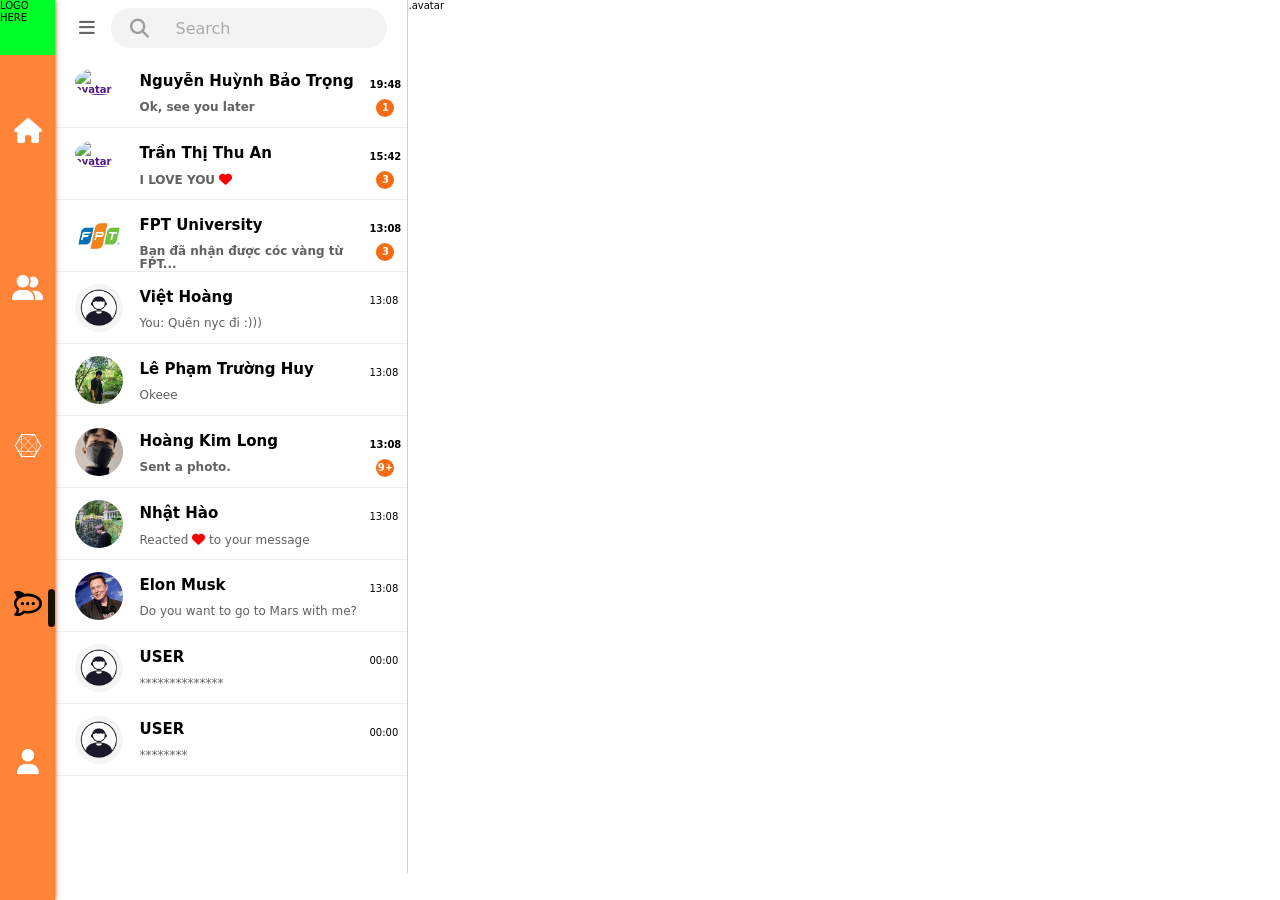
==== index.html @ 57065a76 "UPLOAD - trongnhb - 1 done left sidebar, left-header of chat page" ====
<!DOCTYPE html>
<html lang="vi">
<head>
     <meta charset="UTF-8">
     <meta name="viewport" content="width=device-width, initial-scale=1.0">
     <title>Chat</title>

     <link rel="stylesheet" href="assets/css/base.css">
     <link rel="stylesheet" href="assets/css/main.css">
     <link rel="stylesheet" href="assets/css/reset.css">
     <link rel="stylesheet" href="assets/css/scrollbar.css">
     <link rel="stylesheet" href="https://cdnjs.cloudflare.com/ajax/libs/font-awesome/6.5.1/css/all.min.css">
</head>
<body>
     <div class="app">
          
          <div class="container">

               <header class="header">
                    <div class="logo">
                         LOGO HERE
                    </div>
     
                    <div class="menu-icon-box">
                         <a href="" class="icon home">
                              <i class="fa-solid fa-house"></i>
                         </a>
     
                         <a href="" class="icon friend">
                              <i class="fa-solid fa-user-group"></i>
                         </a>
     
                         <a href="" class="icon connect">
                              <i class="fa-brands fa-connectdevelop"></i>
                         </a>
     
                         <a href="" class="icon chat current-tab">
                              <i class="fa-brands fa-rocketchat"></i>
                         </a>
     
                         <a href="" class="icon user">
                              <i class="fa-solid fa-user"></i>
                         </a>
                    </div>
               </header>

               <div class="content">
                    <div class="left-sidebar">
                         <!-- SEARCH BAR -->
                         <div class="search-bar">
                              <div class="menu-icon">
                                   <i class="fa-solid fa-bars"></i>
                              </div>
                              
                              <div class="search-box">
                                   <i class="fa-solid fa-magnifying-glass"></i>
                                   <input type="text" class="search" placeholder="Search">
                              </div>
                         </div>

                         <!-- CHAT LIST -->
                         <div class="chats-list">
                              <div class="chat-item status-unread">
                                   <a href="" class="avatar">
                                        <img src="assets/img/avatar-1.jpg" alt="avatar" class="avatar-img">
                                   </a>

                                   <div class="text">
                                        <div class="text-top">
                                             <h2 class="name">Nguyễn Huỳnh Bảo Trọng</h2>
                                             <p class="time-last-msg">19:48</p>
                                        </div>

                                        <div class="text-bottom">
                                             <p class="last-msg">Ok, see you later</p>
                                             <p class="unread">1</p>
                                        </div>
                                   </div>
                              </div>

                              <div class="chat-item status-unread">
                                   <a href="" class="avatar">
                                        <img src="assets/img/avatar-2.jpg" alt="avatar" class="avatar-img">
                                   </a>

                                   <div class="text">
                                        <div class="text-top">
                                             <h2 class="name">Trần Thị Thu An</h2>
                                             <p class="time-last-msg">15:42</p>
                                        </div>

                                        <div class="text-bottom">
                                             <p class="last-msg">I LOVE YOU <i style="font-size: 13px; color: red;" class="fa-solid fa-heart"></i></p>
                                             <p class="unread">3</p>
                                        </div>
                                   </div>
                              </div>

                              <div class="chat-item status-unread">
                                   <a href="" class="avatar">
                                        <img src="assets/img/fpt-logo.jpg" alt="avatar" class="avatar-img">
                                   </a>

                                   <div class="text">
                                        <div class="text-top">
                                             <h2 class="name">FPT University</h2>
                                             <p class="time-last-msg">13:08</p>
                                        </div>

                                        <div class="text-bottom">
                                             <p class="last-msg">Bạn đã nhận được cóc vàng từ FPT...</p>
                                             <p style="" class="unread">3</p>
                                        </div>
                                   </div>
                              </div>

                              <div class="chat-item">
                                   <a href="" class="avatar">
                                        <img src="assets/img/avatar-default-male.jpg" alt="avatar" class="avatar-img">
                                   </a>

                                   <div class="text">
                                        <div class="text-top">
                                             <h2 class="name">Việt Hoàng</h2>
                                             <p class="time-last-msg">13:08</p>
                                        </div>

                                        <div class="text-bottom">
                                             <p class="last-msg">You: Quên nyc đi :)))</p>
                                             <p style="display: none;" class="unread">3</p>
                                        </div>
                                   </div>
                              </div>

                              <div class="chat-item">
                                   <a href="" class="avatar">
                                        <img src="assets/img/avatar-truong-huy.jpg" alt="avatar" class="avatar-img">
                                   </a>

                                   <div class="text">
                                        <div class="text-top">
                                             <h2 class="name">Lê Phạm Trường Huy</h2>
                                             <p class="time-last-msg">13:08</p>
                                        </div>

                                        <div class="text-bottom">
                                             <p class="last-msg">Okeee</p>
                                             <p style="display: none;" class="unread">3</p>
                                        </div>
                                   </div>
                              </div>

                              <div class="chat-item status-unread">
                                   <a href="" class="avatar">
                                        <img src="assets/img/avatar-kim-long.jpg" alt="avatar" class="avatar-img">
                                   </a>

                                   <div class="text">
                                        <div class="text-top">
                                             <h2 class="name">Hoàng Kim Long</h2>
                                             <p class="time-last-msg">13:08</p>
                                        </div>

                                        <div class="text-bottom">
                                             <p class="last-msg">Sent a photo.</p>
                                             <p style="" class="unread">9+</p>
                                        </div>
                                   </div>
                              </div>

                              <div class="chat-item">
                                   <a href="" class="avatar">
                                        <img src="assets/img/avatar-nhat-hao.jpg" alt="avatar" class="avatar-img">
                                   </a>

                                   <div class="text">
                                        <div class="text-top">
                                             <h2 class="name">Nhật Hào</h2>
                                             <p class="time-last-msg">13:08</p>
                                        </div>

                                        <div class="text-bottom">
                                             <p class="last-msg">Reacted <i style="font-size: 13px; color: red;" class="fa-solid fa-heart"></i> to your message</p>
                                             <p style="display: none;" class="unread">3</p>
                                        </div>
                                   </div>
                              </div>

                              <div class="chat-item">
                                   <a href="" class="avatar">
                                        <img src="assets/img/avatar-elon.jpg" alt="avatar" class="avatar-img">
                                   </a>

                                   <div class="text">
                                        <div class="text-top">
                                             <h2 class="name">Elon Musk</h2>
                                             <p class="time-last-msg">13:08</p>
                                        </div>

                                        <div class="text-bottom">
                                             <p class="last-msg">Do you want to go to Mars with me?</p>
                                             <p style="display: none;" class="unread">3</p>
                                        </div>
                                   </div>
                              </div>

                              <div class="chat-item">
                                   <a href="" class="avatar">
                                        <img src="assets/img/avatar-default-male.jpg" alt="avatar" class="avatar-img">
                                   </a>

                                   <div class="text">
                                        <div class="text-top">
                                             <h2 class="name">USER</h2>
                                             <p class="time-last-msg">00:00</p>
                                        </div>

                                        <div class="text-bottom">
                                             <p class="last-msg">**************</p>
                                             <p style="display: none;" class="unread">3</p>
                                        </div>
                                   </div>
                              </div>

                              <div class="chat-item">
                                   <a href="" class="avatar">
                                        <img src="assets/img/avatar-default-male.jpg" alt="avatar" class="avatar-img">
                                   </a>

                                   <div class="text">
                                        <div class="text-top">
                                             <h2 class="name">USER</h2>
                                             <p class="time-last-msg">00:00</p>
                                        </div>

                                        <div class="text-bottom">
                                             <p class="last-msg">********</p>
                                             <p style="display: none;" class="unread">3</p>
                                        </div>
                                   </div>
                              </div>
                         </div>
                    </div>

                    <div class="msg-box">
                         <div class="info">
                              .avatar
                         </div>
                    </div>

               </div>
          </div>

          <footer class="footer">

          </footer>

     </div>
</body>
</html>
---- assets/css/base.css ----
:root {
     --light-mode-color: white;
     --dark-mode-color: black;
}

* {
     box-sizing: inherit;
}

html {
     font-size: 62.5%;
     line-height: 1.6rem;
     font-family: system-ui, -apple-system, BlinkMacSystemFont, 'Segoe UI', Roboto, Oxygen, Ubuntu, Cantarell, 'Open Sans', 'Helvetica Neue', serif;
     box-sizing: border-box;
}

.grid {
     width: 1200px;
     max-width: 100%;
     margin: 0 auto;
}

.grid__full-width {
     width: 100%;
}

.grid__grow {
     display: flex;
     flex-wrap: wrap;
}
---- assets/css/main.css ----
.app {
     background-color: rgba(255, 98, 0, 0.781);
}

.container {
     display: flex;
     justify-content: center;
}

.header {
     width: 5.5rem;
     height: 100vh;
     display: flex;
     position: relative;
     box-shadow: 0 0 5px rgb(169, 45, 0);
}

.header .menu-icon-box {
     width: 5.5rem;
     height: 80%;
     font-size: 2.5rem;
     display: flex;
     justify-content: space-between;
     align-items: center;
     align-self: center;
     flex-direction: column;
     margin: auto 0;
}

.header .logo {
     position: absolute;
     height: 5.5rem;
     width: 5.5rem;
     background-color: rgb(0, 255, 42);
}

.header .menu-icon-box .icon {
     color: rgb(255, 255, 255);
     width: 4.6rem;
     height: 8.9rem;
     text-align: center;
     border-radius: 10px;
     position: relative;
     padding: 50% 0;
}

.menu-icon-box .icon i {
}

.menu-icon-box .current-tab i{
     color: black;
}

.menu-icon-box .icon.current-tab i::after {
     display: block;
     content: "";
     width: 7px;
     height: 38px;
     border-radius: 7px;
     background-color: #171100;
     position: absolute;
     right: 0;
     top: 26px;
     margin-right: -4.3px;
}

.header .menu-icon-box .icon:hover {
     background-color: orangered;
     transition-duration: 0.5s;
}

/* container */
.container .content {
     background-color: white;
     width: 97%;
     height: 100vh;
     display: flex;
     margin: auto 0;
}

.container .left-sidebar {
     width: 36.5rem;
     height: 97%;
     border-right: 0.5px solid rgba(128, 128, 128, 0.353);
}

.left-sidebar .search-bar {
     width: 100%;
     height: 5.6rem;
     display: flex;
     justify-content: space-between;
     align-items: center;
     position: sticky;
}

.left-sidebar .menu-icon {
     height: 4rem;
     width: 4rem;
     display: inline-block;
     font-size: 1.8rem;
     margin-left: 1.2rem;
     border-radius: 20px;
}

.left-sidebar .menu-icon:hover {
     background-color: rgba(255, 68, 0, 0.263);
}

.left-sidebar .menu-icon .fa-bars {
     line-height: 4rem;
     padding: 0 1.2rem;
     opacity: 60%;
}

.left-sidebar .search-box {
     width: 27.6rem;
     height: 4rem;
     position: relative;
     margin-right: 2rem;
     opacity: 60%;
     border: none;
}

.left-sidebar .search-box:hover {
     opacity: 50%;
}

.left-sidebar .search {
     font-size: 1.6rem;
     width: 27.6rem;
     height: 4rem;
     border-radius: 40px;
     border: none;
     background-color: rgba(220, 219, 219, 0.512);
     padding-left: 6.4rem;
}

.left-sidebar .search-box .fa-magnifying-glass {
     font-size: 1.9rem;
     position: absolute;
     top: 1.1rem;
     left: 1.9rem;
     opacity: 60%;
}

.chats-list {
     overflow-y: scroll;
     height: 90%;
}

.chats-list .chat-item {
     width: 100%;
     height: 7.2rem;
     display: flex;
     justify-content: space-between;
     align-items: center;
     border-bottom: 1px solid rgba(128, 128, 128, 0.159);
}

.chats-list .chat-item:hover {
     background-color: rgba(128, 128, 128, 0.066);
     transition-duration: 0.5s;
}

.chats-list .chat-item:hover .avatar-img {
     box-shadow: 0 0 6px rgba(128, 128, 128, 0.447);
     transition-duration: 0.3s;
}

.chat-item .text {
     width: 26.8rem;
     height: 4.6rem;
}

.chat-item .text-top {
     display: flex;
     width: 100%;
     height: 2rem;
}

.chat-item .text-bottom {
     display: flex;
     width: 100%;
     height: 2rem;
}

.chat-item .name {
     width: 23rem;
     line-height: 0px;
     font-weight: bold;
}

.chat-item .time-last-msg {

}

.chat-item .last-msg {
     font-size: 1.2rem;
     width: 23rem;
     color: #2a2929bc;
}

.chat-item .unread {
     color: white;
     height: 1.8rem;
     width: 1.8rem;
     background-color: rgb(247, 107, 20);
     border-radius: 50%;
     text-align: center;
     line-height: 1.8rem;
     margin-left: 0.7rem;
}

.status-unread {
     color: black;
     font-weight: bolder;
}

.chat-item .avatar {
     margin: 0 1rem 0 2rem;
     height: 4.8rem;
     width: 4.8rem;
}

.chat-item .avatar-img {
     height: 4.8rem;
     width: 4.8rem;
     object-fit: cover;
     object-position: top center;
     border-radius: 50%;
}

.msg-box {
     width: calc(100% - 32.5rem);
     height: 100%;
}
---- assets/css/scrollbar.css ----
::-webkit-scrollbar {
     width: 10px;
   }
   
   /* Track */
   ::-webkit-scrollbar-track {
     background: #f1f1f1; 
   }
    
   /* Handle */
   ::-webkit-scrollbar-thumb {
     background: #888; 
   }
   
   /* Handle on hover */
   ::-webkit-scrollbar-thumb:hover {
     background: #555; 
   }
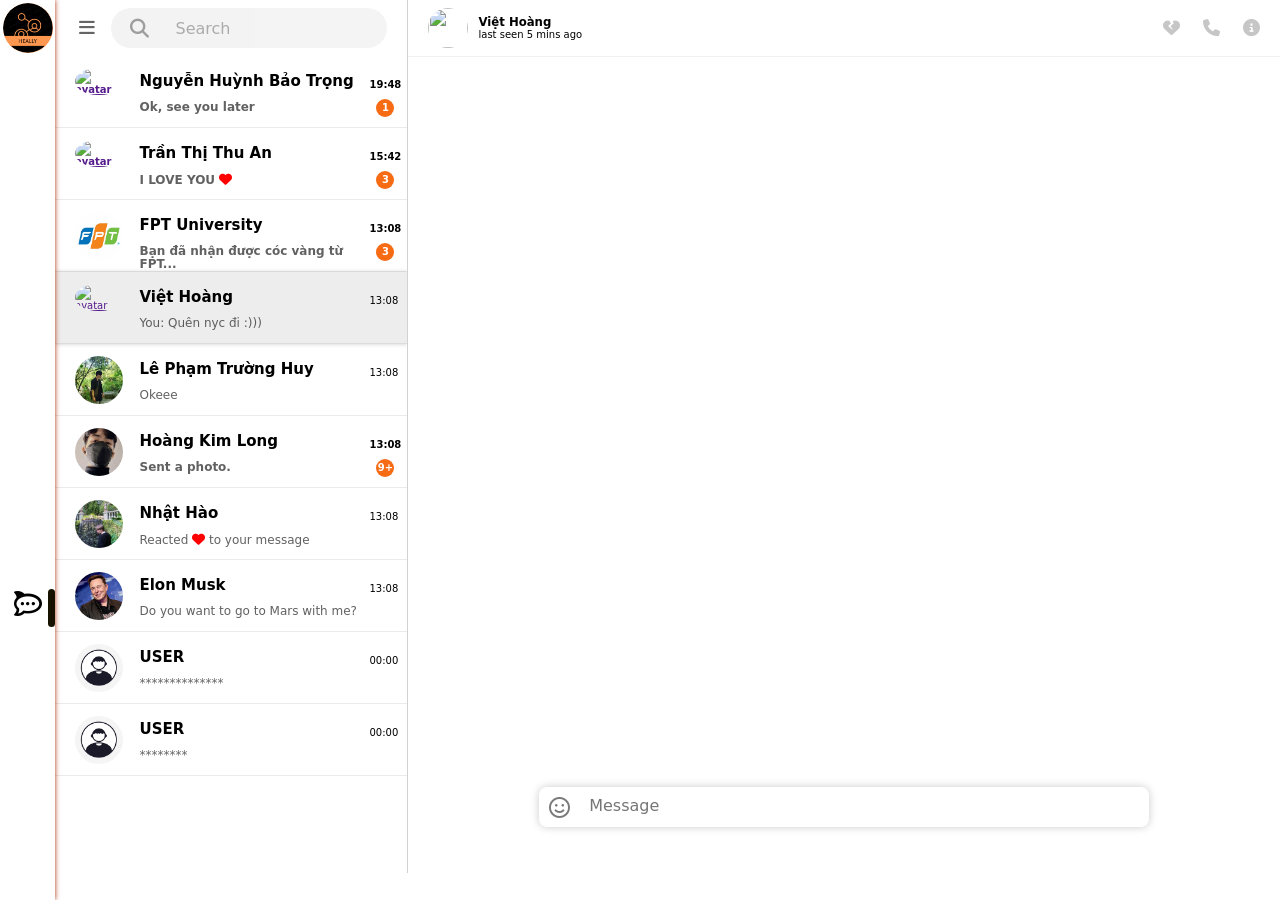
==== commit 8922dff1: "Add files via upload" ====
--- a/index.html
+++ b/index.html
@@ -18,7 +18,7 @@
 
                <header class="header">
                     <div class="logo">
-                         LOGO HERE
+                         <img src="assets/img/LOGO.png" alt="" class="logo-img">
                     </div>
      
                     <div class="menu-icon-box">
@@ -114,9 +114,9 @@
                                    </div>
                               </div>
 
-                              <div class="chat-item">
-                                   <a href="" class="avatar">
-                                        <img src="assets/img/avatar-default-male.jpg" alt="avatar" class="avatar-img">
+                              <div class="chat-item current-chat">
+                                   <a href="" class="avatar">
+                                        <img src="https://media.licdn.com/dms/image/D5603AQH3brgZwhRbPA/profile-displayphoto-shrink_800_800/0/1711637298238?e=1717027200&v=beta&t=Lrqu3CC6iiNN51TsSJltvke94yyym5f3dQbcInYkpbA" alt="avatar" class="avatar-img">
                                    </a>
 
                                    <div class="text">
@@ -243,8 +243,36 @@
                     </div>
 
                     <div class="msg-box">
-                         <div class="info">
-                              .avatar
+                         <div class="head-chat">
+                              <div class="info">
+                                   <div class="avatar-inside">
+                                        <img src="https://media.licdn.com/dms/image/D5603AQH3brgZwhRbPA/profile-displayphoto-shrink_800_800/0/1711637298238?e=1717027200&v=beta&t=Lrqu3CC6iiNN51TsSJltvke94yyym5f3dQbcInYkpbA" alt="" class="avatar-inside-img">
+                                   </div>
+                                   <div class="name-box">
+                                        <h3 class="name">Việt Hoàng</h3>
+                                        <p class="status">last seen 5 mins ago</p>
+                                   </div>
+                              </div>
+
+                              <div class="button">
+                                   <a href="" class="btn btn-break"><i class="fa-solid fa-heart-crack"></i></a>
+                                   <a href="" class="btn btn-call"><i class="fa-solid fa-phone"></i></a>
+                                   <a href="" class="btn btn-more"><i class="fa-solid fa-circle-info"></i></a>
+                              </div>
+                         </div>
+
+                         <div class="box-chat">
+                              <div class="chat-content">
+
+                              </div>
+
+                              <div class="input-msg">
+                                   <a class="btn-emotion" href="">
+                                        <i class="fa-regular fa-face-smile"></i>
+                                        <i class="fa-solid fa-face-grin-tongue-squint"></i>
+                                   </a>
+                                   <input type="text" class="typing-box" placeholder="Message">
+                              </div>
                          </div>
                     </div>
 
--- a/assets/css/main.css
+++ b/assets/css/main.css
@@ -1,5 +1,6 @@
 .app {
-     background-color: rgba(255, 98, 0, 0.781);
+     /* background-color: rgba(255, 98, 0, 0.781); */
+     background-image: url(https://i.pinimg.com/474x/7e/7a/56/7e7a568afc15813658da76b5f76a1d0e.jpg);
 }
 
 .container {
@@ -31,8 +32,16 @@
      position: absolute;
      height: 5.5rem;
      width: 5.5rem;
-     background-color: rgb(0, 255, 42);
-}
+}
+
+.header .logo-img {
+     height: 5rem;
+     width: 5rem;
+     border-radius: 50%;
+     margin: 3px 2.5px;
+}
+
+/* .header .logo */
 
 .header .menu-icon-box .icon {
      color: rgb(255, 255, 255);
@@ -211,6 +220,11 @@
      margin-left: 0.7rem;
 }
 
+.current-chat {
+     background-color: rgba(128, 128, 128, 0.145);
+     box-shadow: 0 0 4px rgba(128, 128, 128, 0.419);
+}
+
 .status-unread {
      color: black;
      font-weight: bolder;
@@ -232,6 +246,130 @@
 
 .msg-box {
      width: calc(100% - 32.5rem);
-     height: 100%;
-}
-
+     height: 99%;
+}
+
+.msg-box .head-chat {
+     display: flex;
+     justify-content: space-between;
+}
+
+.msg-box .info {
+     height: 56px;
+     width: 80%;
+     display: flex;
+     align-items: center;
+}
+
+.msg-box .name-box {
+     width: 80%;
+     padding-left: 30px;
+}
+
+.head-chat {
+     border-bottom: 1px solid rgba(0, 0, 0, 0.055);
+}
+
+.head-chat .button {
+     margin-right: 10px;
+}
+
+.head-chat .button .btn {
+     font-size: 17px;
+     height: 40px;
+     width: 40px;
+     line-height: 56px;
+     margin: 0 10px;
+     color: rgba(0, 0, 0, 0.225);
+}
+
+.head-chat .button .btn:hover {
+     color:  rgb(247, 107, 20);
+}
+
+.name-box .name {
+     margin: 0;
+}
+
+.name-box .status {
+     margin: 0;
+}
+
+.msg-box .avatar-inside {
+     height: 40px;
+     width: 40px;
+     padding: 0 20px;
+}
+
+.msg-box .avatar-inside-img {
+     height: 40px;
+     width: 40px;
+     border-radius: 50%;
+     object-fit: cover;
+     object-position: top center;
+}
+
+.msg-box .box-chat {
+     height: calc(100% - 56px);
+}
+
+.box-chat .chat-content {
+     margin: 0 auto;
+     width: 99%;
+     height: 85%;
+}
+
+.box-chat .input-msg {
+     width: 70%;
+     margin: 20px auto;
+     position: relative;
+}
+
+.box-chat .typing-box {
+     width: 100%;
+     height: 40px;
+     font-size: 16px;
+     border-radius: 8px;
+     border: none;
+     padding-left: 50px;
+     padding-bottom: 3.5px;
+     box-shadow: 0 0 8px rgba(0, 0, 0, 0.208);
+}
+
+.box-chat .typing-box:hover {
+     box-shadow: 0 0 8px rgba(255, 128, 0, 0.959);
+     transition-duration: 0.5s;
+}
+
+.box-chat .fa-face-smile {
+     position: absolute;
+     font-size: 21px;
+     top: 10px;
+     left: 10px;
+}
+
+.box-chat .fa-face-grin-tongue-squint {
+     position: absolute;
+     font-size: 21px;
+     top: 10px;
+     left: 10px;
+     display: none;
+}
+
+.fa-face-smile {
+     color: rgba(0, 0, 0, 0.523);
+}
+
+.fa-face-grin-tongue-squint {
+     color: orangered;
+}
+
+.input-msg .btn-emotion:hover .fa-face-smile {
+     display: none;
+}
+
+.input-msg .btn-emotion:hover .fa-face-grin-tongue-squint {
+     display: block;
+}
+
+
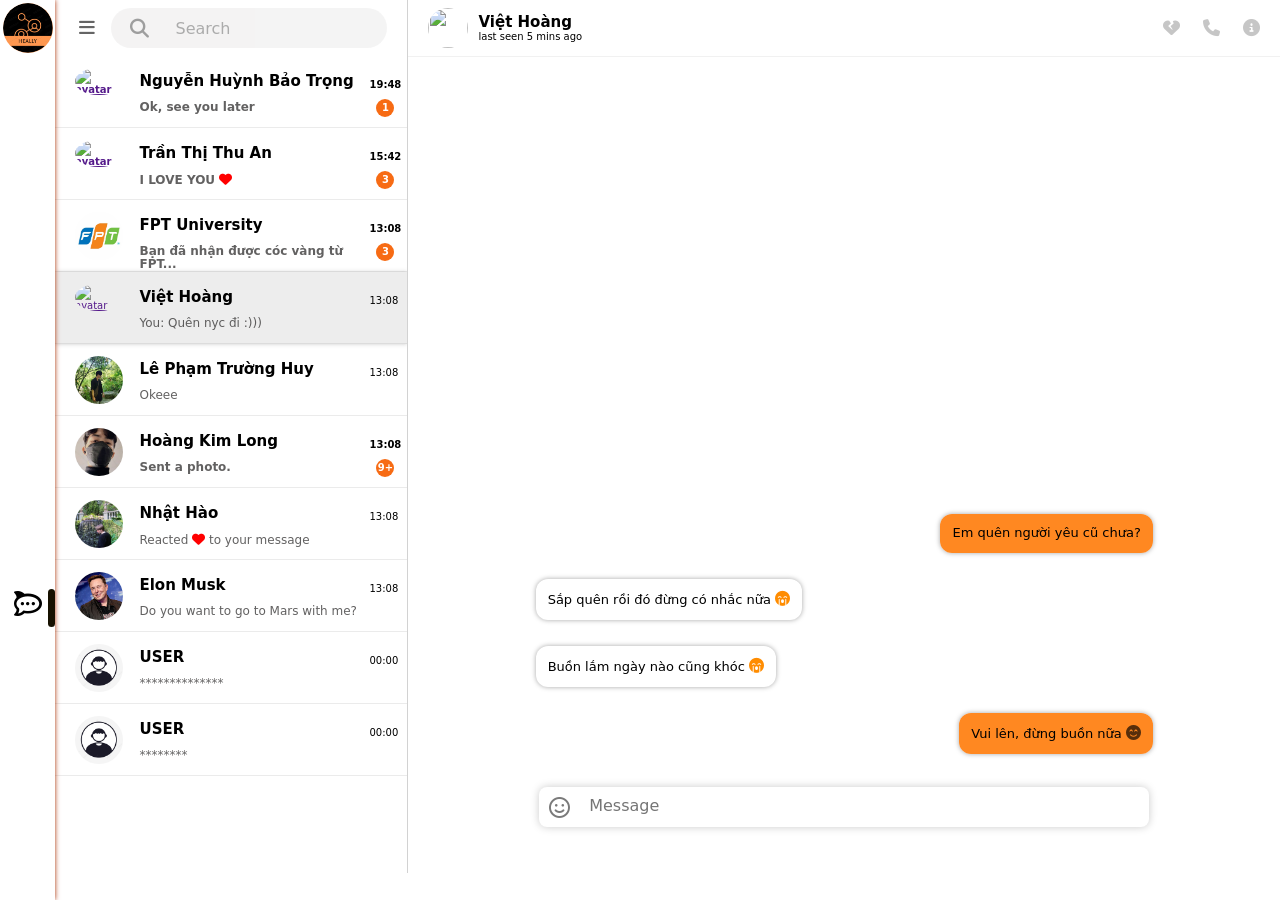
==== commit 70e5cf8d: "Add files via upload" ====
--- a/index.html
+++ b/index.html
@@ -249,7 +249,7 @@
                                         <img src="https://media.licdn.com/dms/image/D5603AQH3brgZwhRbPA/profile-displayphoto-shrink_800_800/0/1711637298238?e=1717027200&v=beta&t=Lrqu3CC6iiNN51TsSJltvke94yyym5f3dQbcInYkpbA" alt="" class="avatar-inside-img">
                                    </div>
                                    <div class="name-box">
-                                        <h3 class="name">Việt Hoàng</h3>
+                                        <h2 class="name">Việt Hoàng</h2>
                                         <p class="status">last seen 5 mins ago</p>
                                    </div>
                               </div>
@@ -263,7 +263,23 @@
 
                          <div class="box-chat">
                               <div class="chat-content">
-
+                                   <div class="text-container"> 
+                                        <div class="text-box msg-sent">
+                                             <p class="chat-msg-text ">Em quên người yêu cũ chưa?</p>
+                                        </div>
+                                        
+                                        <div class="text-box msg-received">
+                                             <p class="chat-msg-text ">Sắp quên rồi đó đừng có nhắc nữa <i style="color: rgb(255, 140, 0); font-size: 15px;" class="fa-solid fa-face-sad-cry"></i></p>
+                                        </div>
+
+                                        <div class="text-box msg-received">
+                                             <p class="chat-msg-text ">Buồn lắm ngày nào cũng khóc <i style="color: rgb(255, 140, 0); font-size: 15px;" class="fa-solid fa-face-sad-cry"></i></p>
+                                        </div>
+
+                                        <div class="text-box msg-sent">
+                                             <p class="chat-msg-text ">Vui lên, đừng buồn nữa <i style="color: rgba(0, 0, 0, 0.66); font-size: 15px;" class="fa-solid fa-face-smile-beam"></i></p>
+                                        </div>
+                                   </div>
                               </div>
 
                               <div class="input-msg">
--- a/assets/css/main.css
+++ b/assets/css/main.css
@@ -315,7 +315,7 @@
 
 .box-chat .chat-content {
      margin: 0 auto;
-     width: 99%;
+     width: 80%;
      height: 85%;
 }
 
@@ -372,4 +372,46 @@
      display: block;
 }
 
-
+.box-chat .chat-msg-text {
+     max-width: 80%;
+     word-wrap: break-word;
+     display: inline-block;
+     padding: 12px;
+     border-radius: 12px;
+}
+
+.box-chat .text-container {
+     width: 100%;
+     height: 100%;
+     display: flex;
+     flex-direction: column;
+     justify-content: flex-end;
+}
+
+.box-chat .text-box {
+     width: 100%;
+     display: flex;
+     padding: 0 40px;
+}
+
+.box-chat .text-box .chat-msg-text {
+     font-size: 13px;
+     box-shadow: 0 0 5px rgba(0, 0, 0, 0.351);
+}
+
+.msg-sent .chat-msg-text {
+     background-color: rgba(255, 119, 0, 0.871);
+     align-self: flex-end;
+}
+
+.msg-sent {
+     justify-content: flex-end;
+}
+
+.msg-received .chat-msg-text {
+     background-color: rgb(255, 255, 255);
+}
+
+.msg-received {
+     align-items: flex-start;
+}
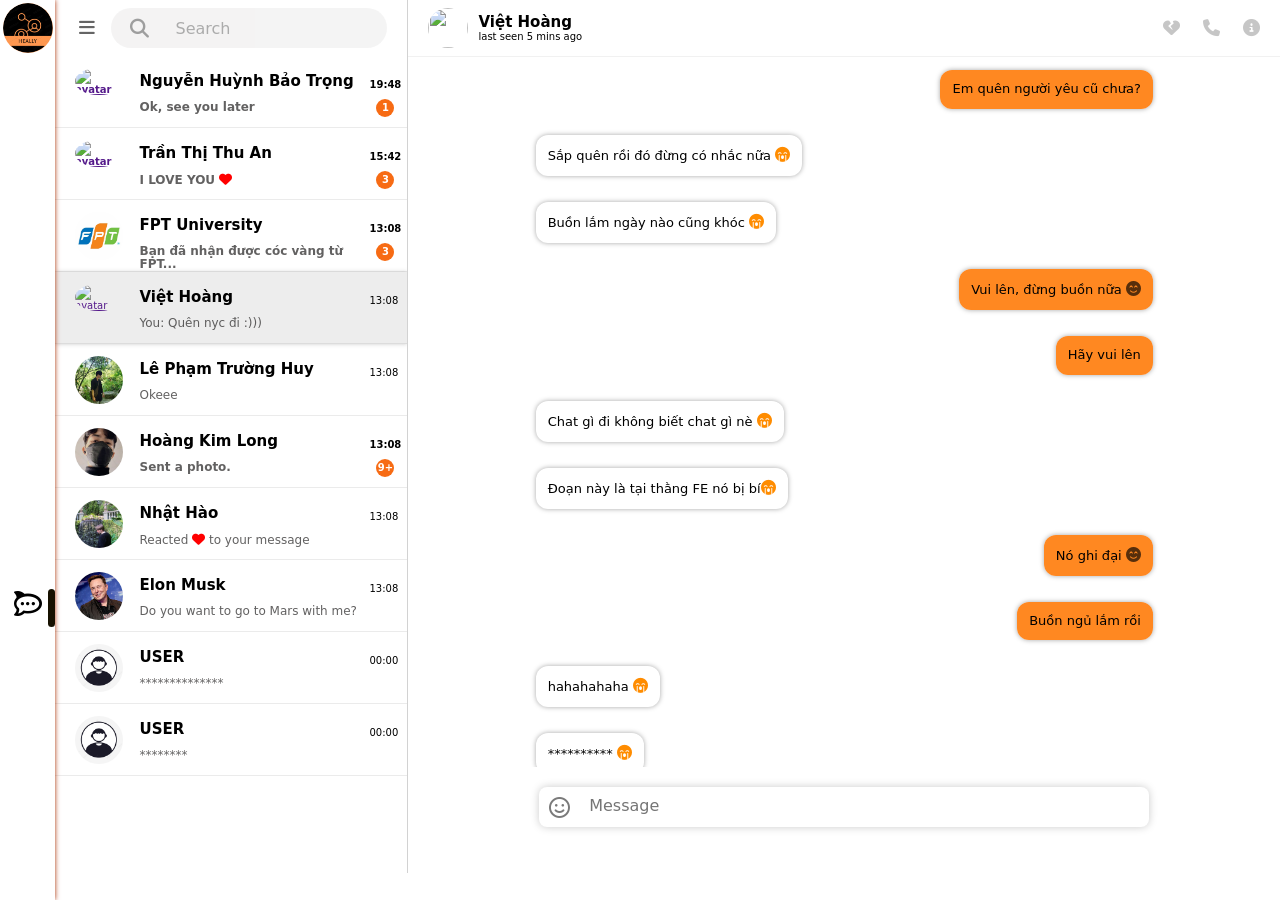
==== commit 37893a43: "FINAL DESIGN OF CHAT PAGE (DO NOT FIX BUG)" ====
--- a/index.html
+++ b/index.html
@@ -279,15 +279,67 @@
                                         <div class="text-box msg-sent">
                                              <p class="chat-msg-text ">Vui lên, đừng buồn nữa <i style="color: rgba(0, 0, 0, 0.66); font-size: 15px;" class="fa-solid fa-face-smile-beam"></i></p>
                                         </div>
-                                   </div>
-                              </div>
-
-                              <div class="input-msg">
-                                   <a class="btn-emotion" href="">
-                                        <i class="fa-regular fa-face-smile"></i>
-                                        <i class="fa-solid fa-face-grin-tongue-squint"></i>
-                                   </a>
-                                   <input type="text" class="typing-box" placeholder="Message">
+
+                                        <div class="text-box msg-sent">
+                                             <p class="chat-msg-text ">Hãy vui lên</p>
+                                        </div>
+                                        
+                                        <div class="text-box msg-received">
+                                             <p class="chat-msg-text ">Chat gì đi không biết chat gì nè <i style="color: rgb(255, 140, 0); font-size: 15px;" class="fa-solid fa-face-sad-cry"></i></p>
+                                        </div>
+
+                                        <div class="text-box msg-received">
+                                             <p class="chat-msg-text ">Đoạn này là tại thằng FE nó bị bí<i style="color: rgb(255, 140, 0); font-size: 15px;" class="fa-solid fa-face-sad-cry"></i></p>
+                                        </div>
+
+                                        <div class="text-box msg-sent">
+                                             <p class="chat-msg-text ">Nó ghi đại <i style="color: rgba(0, 0, 0, 0.66); font-size: 15px;" class="fa-solid fa-face-smile-beam"></i></p>
+                                        </div>
+                                        <div class="text-box msg-sent">
+                                             <p class="chat-msg-text ">Buồn ngủ lắm rồi</p>
+                                        </div>
+                                        
+                                        <div class="text-box msg-received">
+                                             <p class="chat-msg-text ">hahahahaha <i style="color: rgb(255, 140, 0); font-size: 15px;" class="fa-solid fa-face-sad-cry"></i></p>
+                                        </div>
+
+                                        <div class="text-box msg-received">
+                                             <p class="chat-msg-text ">********** <i style="color: rgb(255, 140, 0); font-size: 15px;" class="fa-solid fa-face-sad-cry"></i></p>
+                                        </div>
+
+                                        <div class="text-box msg-sent">
+                                             <p class="chat-msg-text ">đi ngủ hoy <i style="color: rgba(0, 0, 0, 0.66); font-size: 15px;" class="fa-solid fa-face-smile-beam"></i></p>
+                                        </div>
+
+                                        <div class="text-box msg-sent">
+                                             <p class="chat-msg-text ">Vui lên, đừng buồn nữa <i style="color: rgba(0, 0, 0, 0.66); font-size: 15px;" class="fa-solid fa-face-smile-beam"></i></p>
+                                        </div>
+                                        <div class="text-box msg-sent">
+                                             <p class="chat-msg-text ">Em quên người yêu cũ chưa?</p>
+                                        </div>
+                                        
+                                        <div class="text-box msg-received">
+                                             <p class="chat-msg-text ">Sắp quên rồi đó đừng có nhắc nữa <i style="color: rgb(255, 140, 0); font-size: 15px;" class="fa-solid fa-face-sad-cry"></i></p>
+                                        </div>
+
+                                        <div class="text-box msg-received">
+                                             <p class="chat-msg-text ">Buồn lắm ngày nào cũng khóc <i style="color: rgb(255, 140, 0); font-size: 15px;" class="fa-solid fa-face-sad-cry"></i></p>
+                                        </div>
+
+                                        <div class="text-box msg-sent">
+                                             <p class="chat-msg-text ">Quên nyc đi :))</p>
+                                        </div>
+                                   </div>
+                              </div>
+
+                              <div class="footer-chat fixed">
+                                   <div class="input-msg ">
+                                        <a class="btn-emotion" href="">
+                                             <i class="fa-regular fa-face-smile"></i>
+                                             <i class="fa-solid fa-face-grin-tongue-squint"></i>
+                                        </a>
+                                        <input type="text" class="typing-box" placeholder="Message">
+                                   </div>
                               </div>
                          </div>
                     </div>
--- a/assets/css/main.css
+++ b/assets/css/main.css
@@ -153,8 +153,17 @@
 }
 
 .chats-list {
-     overflow-y: scroll;
-     height: 90%;
+     overflow-y: auto;
+     height: 94%;
+
+     overflow: auto;
+     overflow: -moz-scrollbars-none;
+     -ms-overflow-style: none;
+}
+
+.chats-list::-webkit-scrollbar { 
+     width: 0 !important;
+     display: none; 
 }
 
 .chats-list .chat-item {
@@ -317,6 +326,17 @@
      margin: 0 auto;
      width: 80%;
      height: 85%;
+
+     overflow-y: scroll;
+
+     overflow: auto;
+     overflow: -moz-scrollbars-none;
+     -ms-overflow-style: none;
+}
+
+.box-chat .chat-content::-webkit-scrollbar { 
+     width: 0 !important;
+     display: none; 
 }
 
 .box-chat .input-msg {
@@ -382,10 +402,11 @@
 
 .box-chat .text-container {
      width: 100%;
-     height: 100%;
+
      display: flex;
      flex-direction: column;
      justify-content: flex-end;
+
 }
 
 .box-chat .text-box {
@@ -415,3 +436,11 @@
 .msg-received {
      align-items: flex-start;
 }
+
+.fixed {
+     /* position: sticky; */
+}
+
+.footer-chat {
+     width: 100%;
+}
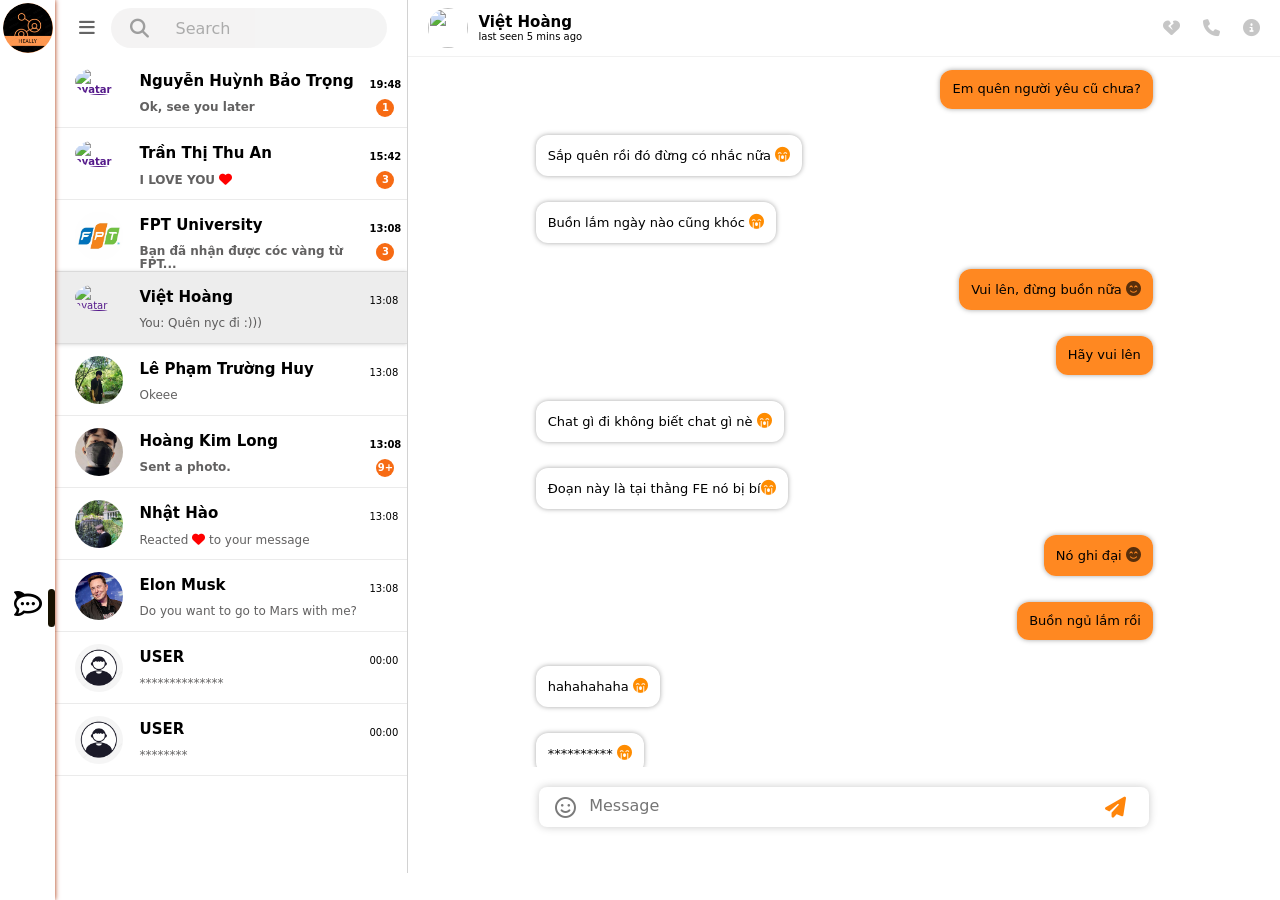
==== commit 34895e42: "Add files via upload" ====
--- a/index.html
+++ b/index.html
@@ -22,23 +22,23 @@
                     </div>
      
                     <div class="menu-icon-box">
-                         <a href="" class="icon home">
+                         <a href="https://youtu.be/xvFZjo5PgG0?si=914Cv2fhTaUnXDqc" class="icon home">
                               <i class="fa-solid fa-house"></i>
                          </a>
      
-                         <a href="" class="icon friend">
+                         <a href="https://youtu.be/xvFZjo5PgG0?si=914Cv2fhTaUnXDqc" class="icon friend">
                               <i class="fa-solid fa-user-group"></i>
                          </a>
      
-                         <a href="" class="icon connect">
+                         <a href="https://youtu.be/xvFZjo5PgG0?si=914Cv2fhTaUnXDqc" class="icon connect">
                               <i class="fa-brands fa-connectdevelop"></i>
                          </a>
      
-                         <a href="" class="icon chat current-tab">
+                         <a href="https://youtu.be/xvFZjo5PgG0?si=914Cv2fhTaUnXDqc" class="icon chat current-tab">
                               <i class="fa-brands fa-rocketchat"></i>
                          </a>
      
-                         <a href="" class="icon user">
+                         <a href="https://youtu.be/xvFZjo5PgG0?si=914Cv2fhTaUnXDqc" class="icon user">
                               <i class="fa-solid fa-user"></i>
                          </a>
                     </div>
@@ -333,12 +333,15 @@
                               </div>
 
                               <div class="footer-chat fixed">
-                                   <div class="input-msg ">
-                                        <a class="btn-emotion" href="">
-                                             <i class="fa-regular fa-face-smile"></i>
-                                             <i class="fa-solid fa-face-grin-tongue-squint"></i>
+                                   <div class="input-msg">
+                                        <a class="btn-emotion" href="https://youtu.be/xvFZjo5PgG0?si=914Cv2fhTaUnXDqc" target="_blank">
+                                             <button class="fa-regular fa-face-smile"></button>
+                                             <button class="fa-solid fa-face-grin-tongue-squint"></button>
                                         </a>
                                         <input type="text" class="typing-box" placeholder="Message">
+                                        <div class="btn-sent">
+                                             <button  class="fa-solid fa-paper-plane"></button>
+                                        </div>
                                    </div>
                               </div>
                          </div>
--- a/assets/css/main.css
+++ b/assets/css/main.css
@@ -351,29 +351,54 @@
      font-size: 16px;
      border-radius: 8px;
      border: none;
+     
      padding-left: 50px;
      padding-bottom: 3.5px;
      box-shadow: 0 0 8px rgba(0, 0, 0, 0.208);
+     transition-duration: 0.5s;
 }
 
 .box-chat .typing-box:hover {
      box-shadow: 0 0 8px rgba(255, 128, 0, 0.959);
-     transition-duration: 0.5s;
+     
+}
+
+.input-msg .btn-emotion {
+
 }
 
 .box-chat .fa-face-smile {
      position: absolute;
      font-size: 21px;
-     top: 10px;
+     top: 9px;
      left: 10px;
-}
+     background-color: white;
+     border: none;
+}
+
+.box-chat .fa-paper-plane {
+     background-color: white;
+     border: none;
+     color: rgba(255, 128, 0, 0.959);
+     position: absolute;
+     font-size: 21px;
+     top: 9px;
+     right: 17px;
+}
+
+.fa-paper-plane:active {
+     color: #f7990170;
+     transform: translateY(4px);
+   }
 
 .box-chat .fa-face-grin-tongue-squint {
      position: absolute;
      font-size: 21px;
-     top: 10px;
+     top: 9px;
      left: 10px;
      display: none;
+     background-color: white;
+     border: none;
 }
 
 .fa-face-smile {
@@ -382,6 +407,8 @@
 
 .fa-face-grin-tongue-squint {
      color: orangered;
+     background-color: white;
+     border: none;
 }
 
 .input-msg .btn-emotion:hover .fa-face-smile {
@@ -406,7 +433,6 @@
      display: flex;
      flex-direction: column;
      justify-content: flex-end;
-
 }
 
 .box-chat .text-box {
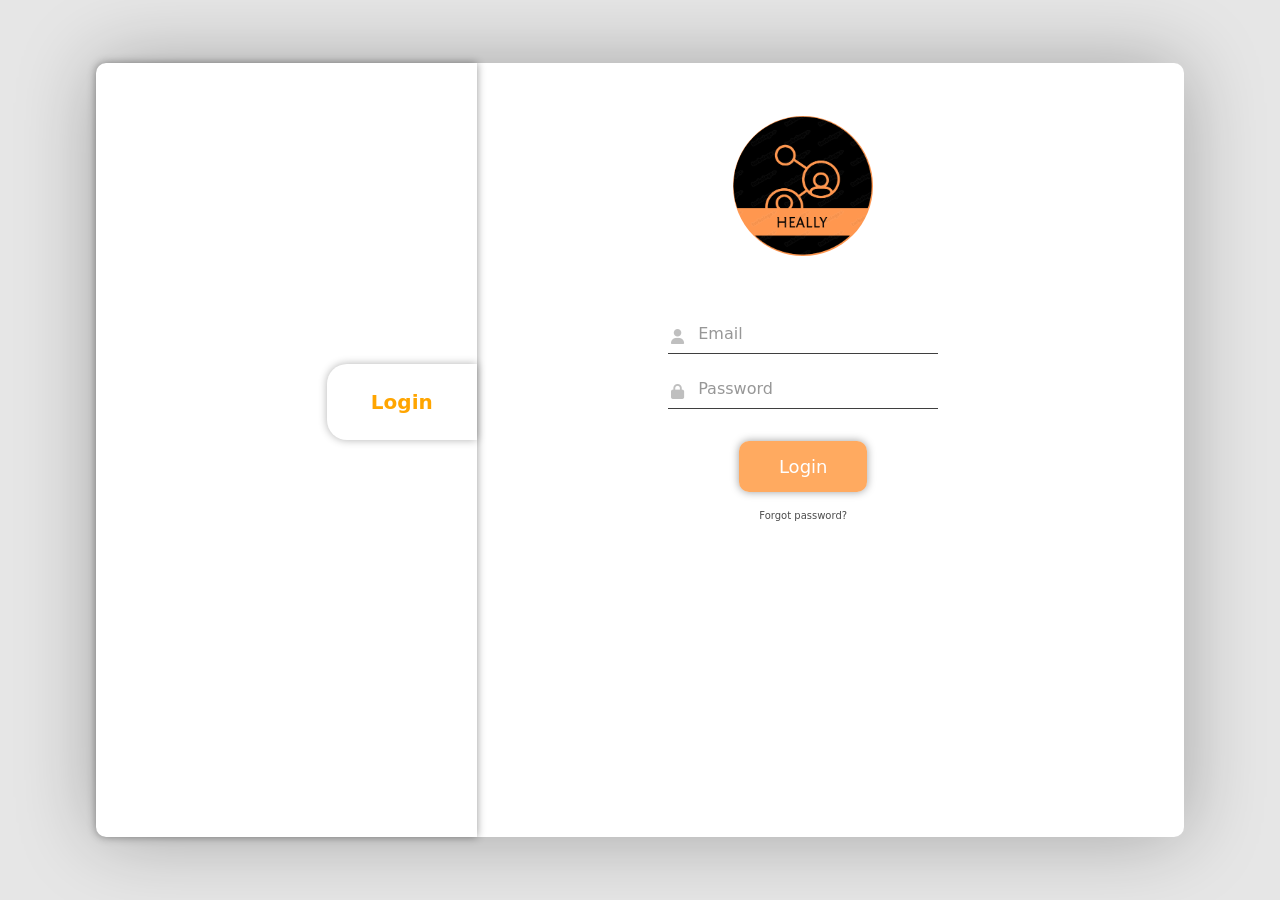
==== commit df15222f: "ADD LOGIN PAGE" ====
--- a/index.html
+++ b/index.html
@@ -1,359 +1,58 @@
 <!DOCTYPE html>
-<html lang="vi">
+<html lang="en">
 <head>
      <meta charset="UTF-8">
      <meta name="viewport" content="width=device-width, initial-scale=1.0">
-     <title>Chat</title>
+     <title>Login</title>
 
+     <link rel="stylesheet" href="assets/css/login-style.css">
+     <link rel="stylesheet" href="assets/css/reset.css">
      <link rel="stylesheet" href="assets/css/base.css">
-     <link rel="stylesheet" href="assets/css/main.css">
-     <link rel="stylesheet" href="assets/css/reset.css">
-     <link rel="stylesheet" href="assets/css/scrollbar.css">
-     <link rel="stylesheet" href="https://cdnjs.cloudflare.com/ajax/libs/font-awesome/6.5.1/css/all.min.css">
+     <link rel="stylesheet" href="https://cdnjs.cloudflare.com/ajax/libs/font-awesome/6.5.1/css/all.min.css" integrity="sha512-DTOQO9RWCH3ppGqcWaEA1BIZOC6xxalwEsw9c2QQeAIftl+Vegovlnee1c9QX4TctnWMn13TZye+giMm8e2LwA==" crossorigin="anonymous" referrerpolicy="no-referrer" />
 </head>
 <body>
      <div class="app">
-          
           <div class="container">
+               <div class="left-side">
+                    <div class="btn-top">
+                         
+                    </div>
 
-               <header class="header">
-                    <div class="logo">
-                         <img src="assets/img/LOGO.png" alt="" class="logo-img">
+                    <div class="btn-center">
+                         <div class="btn-login-signup">
+                              <a href="" class="login status-current-tab">Login</a>
+                              <br>
+                              <a href="" class="sign-up">Sign up</a>
+                         </div>
                     </div>
-     
-                    <div class="menu-icon-box">
-                         <a href="https://youtu.be/xvFZjo5PgG0?si=914Cv2fhTaUnXDqc" class="icon home">
-                              <i class="fa-solid fa-house"></i>
-                         </a>
-     
-                         <a href="https://youtu.be/xvFZjo5PgG0?si=914Cv2fhTaUnXDqc" class="icon friend">
-                              <i class="fa-solid fa-user-group"></i>
-                         </a>
-     
-                         <a href="https://youtu.be/xvFZjo5PgG0?si=914Cv2fhTaUnXDqc" class="icon connect">
-                              <i class="fa-brands fa-connectdevelop"></i>
-                         </a>
-     
-                         <a href="https://youtu.be/xvFZjo5PgG0?si=914Cv2fhTaUnXDqc" class="icon chat current-tab">
-                              <i class="fa-brands fa-rocketchat"></i>
-                         </a>
-     
-                         <a href="https://youtu.be/xvFZjo5PgG0?si=914Cv2fhTaUnXDqc" class="icon user">
-                              <i class="fa-solid fa-user"></i>
-                         </a>
-                    </div>
-               </header>
+               </div>
 
-               <div class="content">
-                    <div class="left-sidebar">
-                         <!-- SEARCH BAR -->
-                         <div class="search-bar">
-                              <div class="menu-icon">
-                                   <i class="fa-solid fa-bars"></i>
+               <div class="right-size">
+                    <div class="content">
+                         <div class="logo-center">
+                              <img src="assets/img/LOGO.png" alt="" class="logo-img">
+                         </div>
+
+                         <div class="login-box">
+                              <div class="inp user-name">
+                                   <i class="fa-solid fa-user"></i>
+                                   <input type="text" placeholder="Email">
                               </div>
-                              
-                              <div class="search-box">
-                                   <i class="fa-solid fa-magnifying-glass"></i>
-                                   <input type="text" class="search" placeholder="Search">
+
+                              <div class="inp password">
+                                   <i class="fa-solid fa-lock"></i>
+                                   <input type="password" placeholder="Password">
                               </div>
                          </div>
 
-                         <!-- CHAT LIST -->
-                         <div class="chats-list">
-                              <div class="chat-item status-unread">
-                                   <a href="" class="avatar">
-                                        <img src="assets/img/avatar-1.jpg" alt="avatar" class="avatar-img">
-                                   </a>
-
-                                   <div class="text">
-                                        <div class="text-top">
-                                             <h2 class="name">Nguyễn Huỳnh Bảo Trọng</h2>
-                                             <p class="time-last-msg">19:48</p>
-                                        </div>
-
-                                        <div class="text-bottom">
-                                             <p class="last-msg">Ok, see you later</p>
-                                             <p class="unread">1</p>
-                                        </div>
-                                   </div>
-                              </div>
-
-                              <div class="chat-item status-unread">
-                                   <a href="" class="avatar">
-                                        <img src="assets/img/avatar-2.jpg" alt="avatar" class="avatar-img">
-                                   </a>
-
-                                   <div class="text">
-                                        <div class="text-top">
-                                             <h2 class="name">Trần Thị Thu An</h2>
-                                             <p class="time-last-msg">15:42</p>
-                                        </div>
-
-                                        <div class="text-bottom">
-                                             <p class="last-msg">I LOVE YOU <i style="font-size: 13px; color: red;" class="fa-solid fa-heart"></i></p>
-                                             <p class="unread">3</p>
-                                        </div>
-                                   </div>
-                              </div>
-
-                              <div class="chat-item status-unread">
-                                   <a href="" class="avatar">
-                                        <img src="assets/img/fpt-logo.jpg" alt="avatar" class="avatar-img">
-                                   </a>
-
-                                   <div class="text">
-                                        <div class="text-top">
-                                             <h2 class="name">FPT University</h2>
-                                             <p class="time-last-msg">13:08</p>
-                                        </div>
-
-                                        <div class="text-bottom">
-                                             <p class="last-msg">Bạn đã nhận được cóc vàng từ FPT...</p>
-                                             <p style="" class="unread">3</p>
-                                        </div>
-                                   </div>
-                              </div>
-
-                              <div class="chat-item current-chat">
-                                   <a href="" class="avatar">
-                                        <img src="https://media.licdn.com/dms/image/D5603AQH3brgZwhRbPA/profile-displayphoto-shrink_800_800/0/1711637298238?e=1717027200&v=beta&t=Lrqu3CC6iiNN51TsSJltvke94yyym5f3dQbcInYkpbA" alt="avatar" class="avatar-img">
-                                   </a>
-
-                                   <div class="text">
-                                        <div class="text-top">
-                                             <h2 class="name">Việt Hoàng</h2>
-                                             <p class="time-last-msg">13:08</p>
-                                        </div>
-
-                                        <div class="text-bottom">
-                                             <p class="last-msg">You: Quên nyc đi :)))</p>
-                                             <p style="display: none;" class="unread">3</p>
-                                        </div>
-                                   </div>
-                              </div>
-
-                              <div class="chat-item">
-                                   <a href="" class="avatar">
-                                        <img src="assets/img/avatar-truong-huy.jpg" alt="avatar" class="avatar-img">
-                                   </a>
-
-                                   <div class="text">
-                                        <div class="text-top">
-                                             <h2 class="name">Lê Phạm Trường Huy</h2>
-                                             <p class="time-last-msg">13:08</p>
-                                        </div>
-
-                                        <div class="text-bottom">
-                                             <p class="last-msg">Okeee</p>
-                                             <p style="display: none;" class="unread">3</p>
-                                        </div>
-                                   </div>
-                              </div>
-
-                              <div class="chat-item status-unread">
-                                   <a href="" class="avatar">
-                                        <img src="assets/img/avatar-kim-long.jpg" alt="avatar" class="avatar-img">
-                                   </a>
-
-                                   <div class="text">
-                                        <div class="text-top">
-                                             <h2 class="name">Hoàng Kim Long</h2>
-                                             <p class="time-last-msg">13:08</p>
-                                        </div>
-
-                                        <div class="text-bottom">
-                                             <p class="last-msg">Sent a photo.</p>
-                                             <p style="" class="unread">9+</p>
-                                        </div>
-                                   </div>
-                              </div>
-
-                              <div class="chat-item">
-                                   <a href="" class="avatar">
-                                        <img src="assets/img/avatar-nhat-hao.jpg" alt="avatar" class="avatar-img">
-                                   </a>
-
-                                   <div class="text">
-                                        <div class="text-top">
-                                             <h2 class="name">Nhật Hào</h2>
-                                             <p class="time-last-msg">13:08</p>
-                                        </div>
-
-                                        <div class="text-bottom">
-                                             <p class="last-msg">Reacted <i style="font-size: 13px; color: red;" class="fa-solid fa-heart"></i> to your message</p>
-                                             <p style="display: none;" class="unread">3</p>
-                                        </div>
-                                   </div>
-                              </div>
-
-                              <div class="chat-item">
-                                   <a href="" class="avatar">
-                                        <img src="assets/img/avatar-elon.jpg" alt="avatar" class="avatar-img">
-                                   </a>
-
-                                   <div class="text">
-                                        <div class="text-top">
-                                             <h2 class="name">Elon Musk</h2>
-                                             <p class="time-last-msg">13:08</p>
-                                        </div>
-
-                                        <div class="text-bottom">
-                                             <p class="last-msg">Do you want to go to Mars with me?</p>
-                                             <p style="display: none;" class="unread">3</p>
-                                        </div>
-                                   </div>
-                              </div>
-
-                              <div class="chat-item">
-                                   <a href="" class="avatar">
-                                        <img src="assets/img/avatar-default-male.jpg" alt="avatar" class="avatar-img">
-                                   </a>
-
-                                   <div class="text">
-                                        <div class="text-top">
-                                             <h2 class="name">USER</h2>
-                                             <p class="time-last-msg">00:00</p>
-                                        </div>
-
-                                        <div class="text-bottom">
-                                             <p class="last-msg">**************</p>
-                                             <p style="display: none;" class="unread">3</p>
-                                        </div>
-                                   </div>
-                              </div>
-
-                              <div class="chat-item">
-                                   <a href="" class="avatar">
-                                        <img src="assets/img/avatar-default-male.jpg" alt="avatar" class="avatar-img">
-                                   </a>
-
-                                   <div class="text">
-                                        <div class="text-top">
-                                             <h2 class="name">USER</h2>
-                                             <p class="time-last-msg">00:00</p>
-                                        </div>
-
-                                        <div class="text-bottom">
-                                             <p class="last-msg">********</p>
-                                             <p style="display: none;" class="unread">3</p>
-                                        </div>
-                                   </div>
-                              </div>
+                         <div class="btn">
+                              <a href="chat-page.html" class="btn-login">Login</a>
+                              <br>
+                              <a class="forgot-password" href="https://www.youtube.com/watch?v=xvFZjo5PgG0">Forgot password?</a>
                          </div>
                     </div>
-
-                    <div class="msg-box">
-                         <div class="head-chat">
-                              <div class="info">
-                                   <div class="avatar-inside">
-                                        <img src="https://media.licdn.com/dms/image/D5603AQH3brgZwhRbPA/profile-displayphoto-shrink_800_800/0/1711637298238?e=1717027200&v=beta&t=Lrqu3CC6iiNN51TsSJltvke94yyym5f3dQbcInYkpbA" alt="" class="avatar-inside-img">
-                                   </div>
-                                   <div class="name-box">
-                                        <h2 class="name">Việt Hoàng</h2>
-                                        <p class="status">last seen 5 mins ago</p>
-                                   </div>
-                              </div>
-
-                              <div class="button">
-                                   <a href="" class="btn btn-break"><i class="fa-solid fa-heart-crack"></i></a>
-                                   <a href="" class="btn btn-call"><i class="fa-solid fa-phone"></i></a>
-                                   <a href="" class="btn btn-more"><i class="fa-solid fa-circle-info"></i></a>
-                              </div>
-                         </div>
-
-                         <div class="box-chat">
-                              <div class="chat-content">
-                                   <div class="text-container"> 
-                                        <div class="text-box msg-sent">
-                                             <p class="chat-msg-text ">Em quên người yêu cũ chưa?</p>
-                                        </div>
-                                        
-                                        <div class="text-box msg-received">
-                                             <p class="chat-msg-text ">Sắp quên rồi đó đừng có nhắc nữa <i style="color: rgb(255, 140, 0); font-size: 15px;" class="fa-solid fa-face-sad-cry"></i></p>
-                                        </div>
-
-                                        <div class="text-box msg-received">
-                                             <p class="chat-msg-text ">Buồn lắm ngày nào cũng khóc <i style="color: rgb(255, 140, 0); font-size: 15px;" class="fa-solid fa-face-sad-cry"></i></p>
-                                        </div>
-
-                                        <div class="text-box msg-sent">
-                                             <p class="chat-msg-text ">Vui lên, đừng buồn nữa <i style="color: rgba(0, 0, 0, 0.66); font-size: 15px;" class="fa-solid fa-face-smile-beam"></i></p>
-                                        </div>
-
-                                        <div class="text-box msg-sent">
-                                             <p class="chat-msg-text ">Hãy vui lên</p>
-                                        </div>
-                                        
-                                        <div class="text-box msg-received">
-                                             <p class="chat-msg-text ">Chat gì đi không biết chat gì nè <i style="color: rgb(255, 140, 0); font-size: 15px;" class="fa-solid fa-face-sad-cry"></i></p>
-                                        </div>
-
-                                        <div class="text-box msg-received">
-                                             <p class="chat-msg-text ">Đoạn này là tại thằng FE nó bị bí<i style="color: rgb(255, 140, 0); font-size: 15px;" class="fa-solid fa-face-sad-cry"></i></p>
-                                        </div>
-
-                                        <div class="text-box msg-sent">
-                                             <p class="chat-msg-text ">Nó ghi đại <i style="color: rgba(0, 0, 0, 0.66); font-size: 15px;" class="fa-solid fa-face-smile-beam"></i></p>
-                                        </div>
-                                        <div class="text-box msg-sent">
-                                             <p class="chat-msg-text ">Buồn ngủ lắm rồi</p>
-                                        </div>
-                                        
-                                        <div class="text-box msg-received">
-                                             <p class="chat-msg-text ">hahahahaha <i style="color: rgb(255, 140, 0); font-size: 15px;" class="fa-solid fa-face-sad-cry"></i></p>
-                                        </div>
-
-                                        <div class="text-box msg-received">
-                                             <p class="chat-msg-text ">********** <i style="color: rgb(255, 140, 0); font-size: 15px;" class="fa-solid fa-face-sad-cry"></i></p>
-                                        </div>
-
-                                        <div class="text-box msg-sent">
-                                             <p class="chat-msg-text ">đi ngủ hoy <i style="color: rgba(0, 0, 0, 0.66); font-size: 15px;" class="fa-solid fa-face-smile-beam"></i></p>
-                                        </div>
-
-                                        <div class="text-box msg-sent">
-                                             <p class="chat-msg-text ">Vui lên, đừng buồn nữa <i style="color: rgba(0, 0, 0, 0.66); font-size: 15px;" class="fa-solid fa-face-smile-beam"></i></p>
-                                        </div>
-                                        <div class="text-box msg-sent">
-                                             <p class="chat-msg-text ">Em quên người yêu cũ chưa?</p>
-                                        </div>
-                                        
-                                        <div class="text-box msg-received">
-                                             <p class="chat-msg-text ">Sắp quên rồi đó đừng có nhắc nữa <i style="color: rgb(255, 140, 0); font-size: 15px;" class="fa-solid fa-face-sad-cry"></i></p>
-                                        </div>
-
-                                        <div class="text-box msg-received">
-                                             <p class="chat-msg-text ">Buồn lắm ngày nào cũng khóc <i style="color: rgb(255, 140, 0); font-size: 15px;" class="fa-solid fa-face-sad-cry"></i></p>
-                                        </div>
-
-                                        <div class="text-box msg-sent">
-                                             <p class="chat-msg-text ">Quên nyc đi :))</p>
-                                        </div>
-                                   </div>
-                              </div>
-
-                              <div class="footer-chat fixed">
-                                   <div class="input-msg">
-                                        <a class="btn-emotion" href="https://youtu.be/xvFZjo5PgG0?si=914Cv2fhTaUnXDqc" target="_blank">
-                                             <button class="fa-regular fa-face-smile"></button>
-                                             <button class="fa-solid fa-face-grin-tongue-squint"></button>
-                                        </a>
-                                        <input type="text" class="typing-box" placeholder="Message">
-                                        <div class="btn-sent">
-                                             <button  class="fa-solid fa-paper-plane"></button>
-                                        </div>
-                                   </div>
-                              </div>
-                         </div>
-                    </div>
-
                </div>
           </div>
-
-          <footer class="footer">
-
-          </footer>
-
      </div>
 </body>
 </html>
--- a/assets/css/login-style.css
+++ b/assets/css/login-style.css
@@ -0,0 +1,165 @@
+html {
+     background-color: rgba(107, 107, 107, 0.167);
+}
+
+.app {
+     width: 100%;
+     height: 100%;
+}
+
+.container {
+     background-color: white;
+     transition-duration: 0.5s;
+     height: 86vh;
+     width: 85vw;
+     box-shadow: 0 0 80px rgba(0, 0, 0, 0.288);
+     margin: 7vh auto;
+     border-radius: 10px;
+     display: flex;
+}
+
+.container .left-side {
+     width: 35%;
+     height: 100%;
+     border-radius: 10px 0 0 10px;
+     background-image: url(https://w0.peakpx.com/wallpaper/775/654/HD-wallpaper-orange-hq-yellow-and-orange-aesthetic.jpg);
+     background-size: cover;
+     background-position: top right;
+     display: flex;
+     align-items: center;
+     justify-content: flex-end;
+     transition-duration: 0.6s;
+     box-shadow: 0 0 9px rgba(0, 0, 0, 0.416);
+}
+
+.container .left-side:hover {
+     width: 40%;
+     background-position: top left;
+}
+
+.container .btn-center {
+
+}
+
+.left-side .btn-top {
+
+}
+
+.left-side .btn-center {
+
+}
+
+.btn-center a {
+     font-weight: bold;
+     font-size: 20px;
+     background-color: rgba(255, 255, 255, 0);
+     margin: 10px 0;
+     padding: 30px 25px;
+     display: inline-block;
+     min-width: 150px;
+     text-align: center;
+     text-decoration: none;
+     color: rgb(255, 255, 255);
+     border-radius: 20px 0 0 20px;
+     transition-duration: 0.5s;
+}
+
+.btn-center a:hover {
+     background-color: white;
+     color: orange;
+     box-shadow: 0 0 8px rgba(0, 0, 0, 0.307);
+     padding-left: 40px;
+}
+
+.btn-center .status-current-tab {
+     background-color: white;
+     color: orange;
+     box-shadow: 0 0 8px rgba(0, 0, 0, 0.307);
+}
+
+.container .right-size {
+     width: 60%;
+     height: 100%;
+}
+
+.right-size .content {
+     height: 70%;
+     width: 70%;
+     margin: 5% auto;
+}
+
+.right-size .logo-center {
+     width: 140px;
+     height: 140px;
+     margin: 0 auto;
+     padding-top: 20px;
+}
+
+.right-size .logo-img {
+     height: 140px;
+     width: 140px;
+     border-radius: 60%;
+}
+
+.right-size .login-box {
+     margin-top: 15%;
+     text-align: center;
+}
+
+.login-box .inp {
+     position: relative;
+     width: 270px;
+     height: 40px;
+     margin: 15px auto;
+}
+
+.login-box input {
+     opacity: 75%;
+     width: 100%;
+     height: 40px;
+     font-size: 16px;
+     margin-top: 10px;
+     border: none;
+     border-bottom: 1px solid black;
+     padding-left: 30px;
+}
+
+.login-box .fa-solid {
+     font-size: 15px;
+     position: absolute;
+     top: 25px;
+     left: 3px;
+}
+
+.content .btn {
+     margin-top: 60px;
+     text-align: center;
+}
+
+.content .btn-login {
+     font-size: 18px;
+     text-decoration: none;
+     background-color: rgba(255, 119, 0, 0.625);
+     color: white;
+     padding: 15px 40px;
+     border-radius: 10px;
+     box-shadow: 0 0 8px rgba(0, 0, 0, 0.384);
+     transition-duration: 0.5s;
+}
+
+.content .btn-login:hover {
+     padding: 15px 110px;
+     background-color: rgb(255, 119, 0);
+}
+
+.forgot-password {
+     display: inline-block;
+     padding-top: 30px;
+     text-decoration: none;
+     color: rgb(0, 0, 0);
+     opacity: 70%;
+}
+
+.forgot-password:hover {
+     color: rgb(255, 115, 0);
+}
